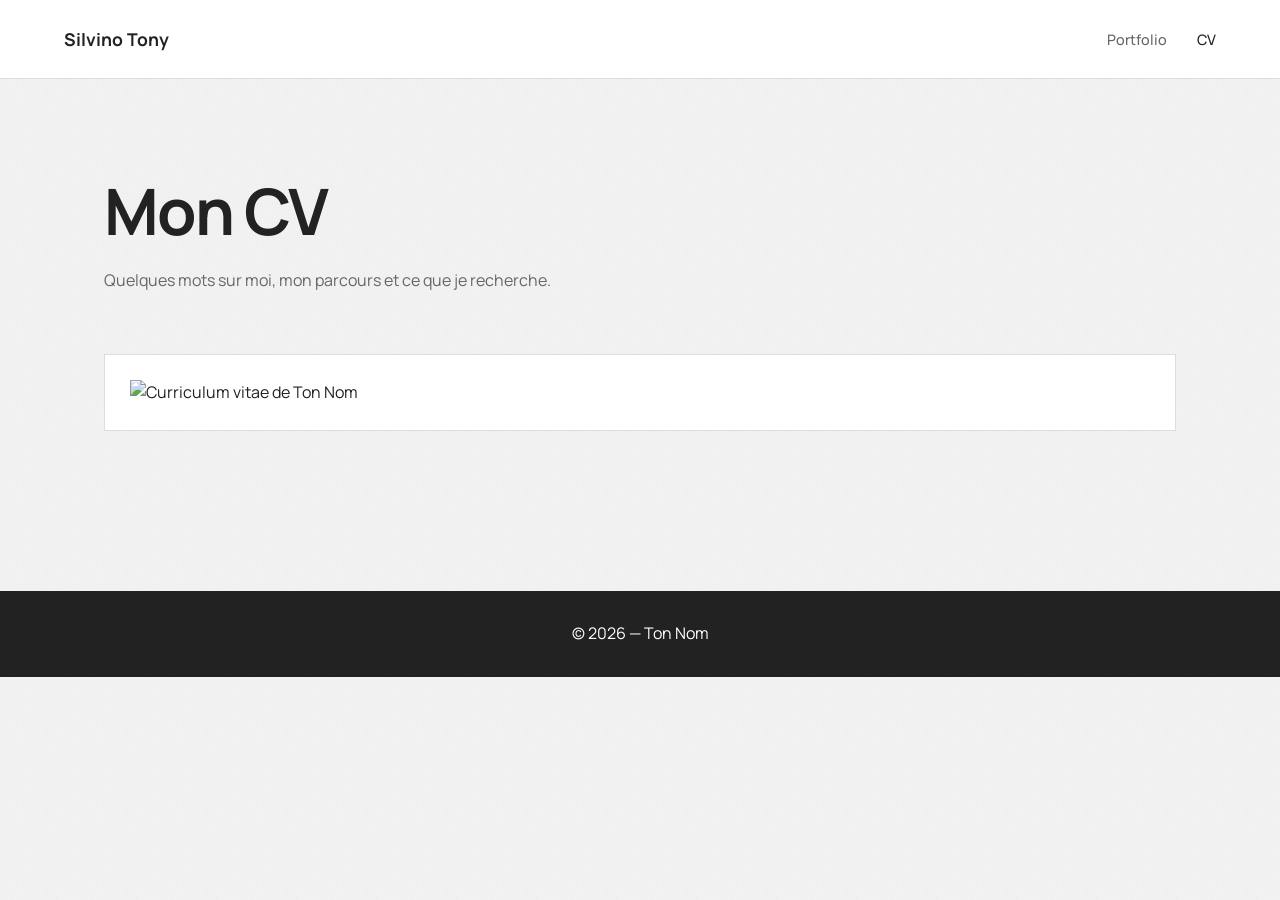
==== cv.html @ f71df843 "Création du portfolio et ajout de la page CV" ====
<!DOCTYPE html>
<html lang="fr">

<head>

    <meta charset="UTF-8">

    <meta name="viewport" content="width=device-width, initial-scale=1.0">

    <title>CV — Ton Nom</title>

    <link rel="preconnect" href="https://fonts.googleapis.com">
    <link rel="preconnect" href="https://fonts.gstatic.com" crossorigin>

    <link href="https://fonts.googleapis.com/css2?family=Manrope:wght@400;500;600;700&display=swap" rel="stylesheet">

    <link rel="stylesheet" href="style.css">

</head>


<body>

    <header>

        <nav>

            <a href="index.html" class="logo">
                Silvino Tony
            </a>

            <div class="nav-links">

                <a href="index.html">
                    Portfolio
                </a>

                <a href="cv.html" class="active">
                    CV
                </a>

            </div>

        </nav>

    </header>


    <main>

        <section class="cv-intro">

            <h1>Mon CV</h1>

            <p>
                Quelques mots sur moi, mon parcours et ce que je recherche.
            </p>

        </section>


        <section class="cv-container">

            <div class="cv-image">

                <img
                    src="images/cv.png"
                    alt="Curriculum vitae de Ton Nom"
                >

            </div>

        </section>

    </main>


    <footer>

        <p>© 2026 — Ton Nom</p>

    </footer>

</body>

</html>
---- style.css ----
/* =========================
   1. RÉINITIALISATION
   ========================= */
:root {
    --background: #f5f5f5;
    --surface: #ffffff;
    --text: #222222;
    --text-light: #666666;
    --border: #dddddd;

    --accent: #c8b6ff;

    --pastel-blue: #bde0fe;
    --pastel-pink: #ffc8dd;
    --pastel-yellow: #fff1b6;

    --max-width: 1200px;

    --spacing-small: 10px;
    --spacing-medium: 20px;
    --spacing-large: 60px;

    --font-main: "Manrope", sans-serif;
}

* {
    margin: 0;
    padding: 0;
    box-sizing: border-box;
}


/* =========================
   2. STYLE GÉNÉRAL
   ========================= */

body {
    position: relative;
    z-index: 0;

    font-family: "Manrope", sans-serif;
    background-color: var(--background);
    color: var(--text);
    line-height: 1.6;
}

/* =========================
   TYPOGRAPHIE
   ========================= */

h1,
h2,
h3 {
    font-weight: 700;
    letter-spacing: -0.03em;
}

/* =========================
   3. NAVIGATION
   ========================= */

header {
    padding: 25px 5%;

    background-color: var(--surface);
    border-bottom: 1px solid var(--border);
}

nav {
    max-width: var(--max-width);
    margin: 0 auto;

    display: flex;
    justify-content: space-between;
    align-items: center;
}

nav a {
    color: var(--text);
    text-decoration: none;
}


/* LOGO */

.logo {
    font-size: 1.1rem;
    font-weight: 700;
}


/* LIENS */

.nav-links {
    display: flex;
    gap: 30px;
}

.nav-links a {
    font-size: 0.9rem;
    font-weight: 500;

    color: var(--text-light);

    transition: color 0.2s ease;
}


/* SURVOL */

.nav-links a:hover {
    color: var(--text);
}


/* PAGE ACTUELLE */

.nav-links .active {
    color: var(--text);
}


/* =========================
   4. PRÉSENTATION
   ========================= */

.hero {
    padding: 100px 5%;
    text-align: center;
}

.hero h1 {
    font-size: clamp(2.5rem, 5vw, 4.5rem);
    line-height: 1;
    margin-bottom: 30px;
}

.hero p {
    max-width: 600px;
    margin: 0 auto;
}


/* =========================
   5. PORTFOLIO
   ========================= */

.portfolio {
    padding: 60px 5%;
}

.portfolio h2 {
    margin-bottom: 40px;
    text-align: center;
}


/* =========================
   6. GALERIE
   ========================= */

.gallery {
    display: flex;
    flex-direction: column;
    gap: 30px;

    max-width: var(--max-width);
    margin: 0 auto;
}


/* =========================
   7. PROJETS
   ========================= */

.project {
    display: grid;
    grid-template-columns: 1.5fr 1fr;
    gap: 40px;

    padding: 25px;

    background-color: var(--surface);
    border: 1px solid var(--border);

    transition: transform 0.3s ease, box-shadow 0.3s ease;
}

.project:hover {
    transform: translateY(-5px);

    box-shadow: 0 15px 40px rgba(0, 0, 0, 0.08);
}

.project-image {
    min-height: 300px;

    display: flex;
    justify-content: center;
    align-items: center;

    overflow: hidden;
}

.project-image img {
    width: 100%;
    height: 100%;

    object-fit: contain;
    display: block;
}
.project-info {
    display: flex;
    flex-direction: column;
    justify-content: center;
}

.project-category {
    margin-bottom: 10px;

    font-size: 0.8rem;
    text-transform: uppercase;
    letter-spacing: 0.08em;

    color: var(--text-light);
}

.project-info h3 {
    margin-bottom: 15px;

    font-size: 2rem;
}

.project-description {
    color: var(--text-light);
    max-width: 400px;
}


/* =========================
   8. FOOTER
   ========================= */

footer {
    margin-top: 80px;
    padding: 30px 5%;

    text-align: center;

    background-color: #222;
    color: white;
}


body::before {
    content: "";

    position: fixed;
    inset: 0;

    pointer-events: none;

    z-index: -1;

    opacity: 0.12;

    background-image: url("data:image/svg+xml,%3Csvg xmlns='http://www.w3.org/2000/svg' width='80' height='80'%3E%3Cfilter id='noise'%3E%3CfeTurbulence type='fractalNoise' baseFrequency='1.2' numOctaves='3' stitchTiles='stitch'/%3E%3C/filter%3E%3Crect width='100%25' height='100%25' filter='url(%23noise)'/%3E%3C/svg%3E");

    background-size: 80px 80px;
}

/* =========================
   9. RESPONSIVE
   ========================= */

@media (max-width: 768px) {

    .project {
        grid-template-columns: 1fr;
    }

    .hero h1 {
        font-size: 2.5rem;
    }

    .cv-intro {
        padding-top: 60px;
    }

    .cv-intro h1 {
        font-size: 2.5rem;
    }

    .cv-container {
        padding-bottom: 50px;
    }

    .cv-image {
        padding: 10px;
    }

}

/* =========================
   CV CSS
   ========================= */


.cv-intro {
    max-width: var(--max-width);

    margin: 0 auto;

    padding: 100px 5% 60px;
}

.cv-intro h1 {
    font-size: clamp(2.5rem, 5vw, 4.5rem);
    line-height: 1;
    margin-bottom: 25px;
}

.cv-intro p {
    max-width: 600px;

    color: var(--text-light);
}


.cv-container {
    max-width: var(--max-width);

    margin: 0 auto;

    padding: 0 5% 80px;
}


.cv-image {
    background-color: var(--surface);

    border: 1px solid var(--border);

    padding: 25px;

    overflow: hidden;
}


.cv-image img {
    width: 100%;
    height: auto;

    display: block;
}
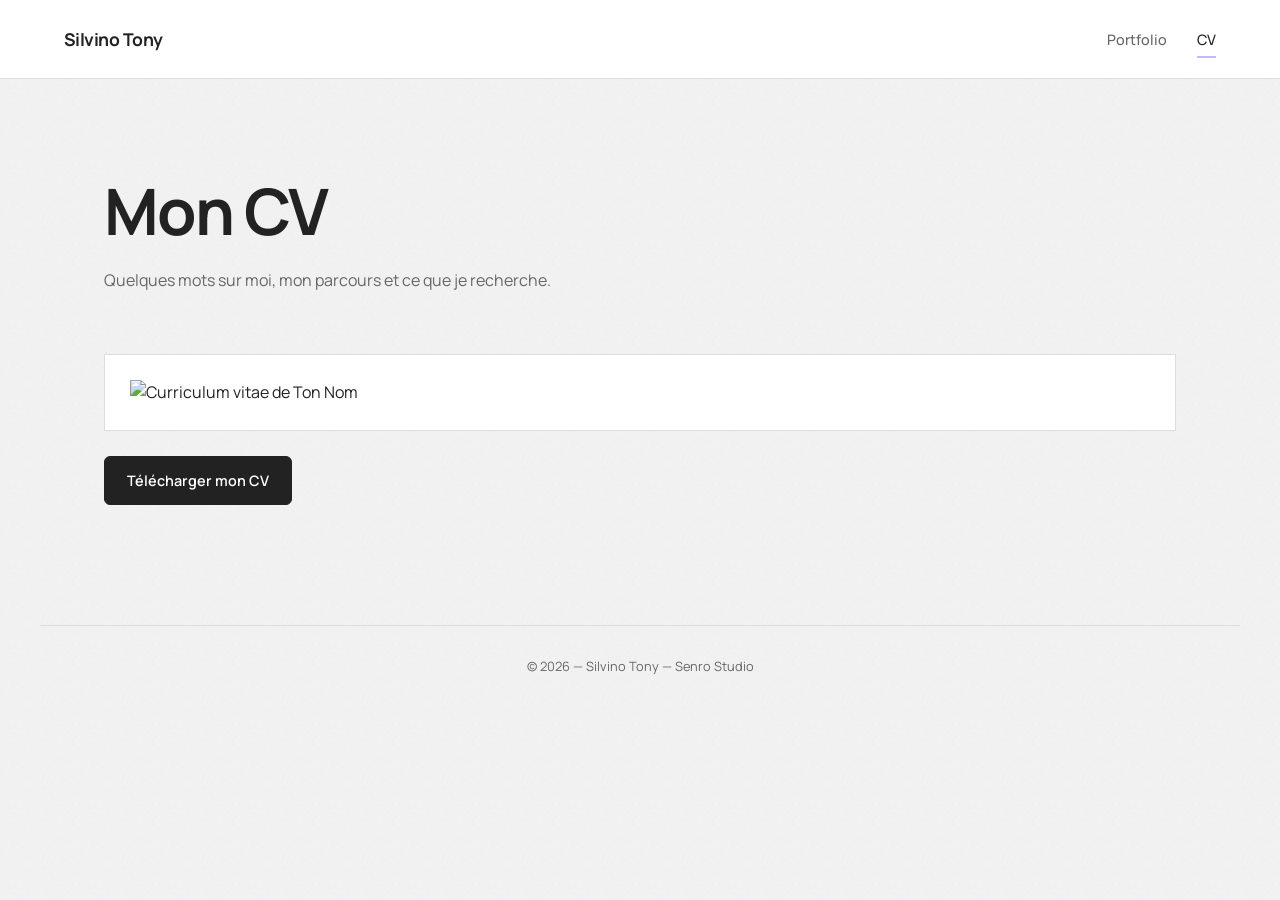
==== commit 133b7fd3: "Ajout pages projet # + suite css" ====
--- a/cv.html
+++ b/cv.html
@@ -70,15 +70,19 @@
 
             </div>
 
+            <a href="images/cv-silvino-tony.pdf"
+                class="cv-download"
+                download>
+                Télécharger mon CV
+            </a>
+
         </section>
 
     </main>
 
 
     <footer>
-
-        <p>© 2026 — Ton Nom</p>
-
+    <p>© 2026 — Silvino Tony — Senro Studio </p>
     </footer>
 
 </body>
--- a/style.css
+++ b/style.css
@@ -86,8 +86,14 @@
 .logo {
     font-size: 1.1rem;
     font-weight: 700;
-}
-
+    letter-spacing: -0.03em;
+
+    transition: opacity 0.2s ease;
+}
+
+.logo:hover {
+    opacity: 0.6;
+}
 
 /* LIENS */
 
@@ -116,23 +122,98 @@
 /* PAGE ACTUELLE */
 
 .nav-links .active {
+    position: relative;
+
     color: var(--text);
 }
 
+.nav-links .active::after {
+    content: "";
+
+    position: absolute;
+
+    left: 0;
+    right: 0;
+    bottom: -7px;
+
+    height: 2px;
+
+    background-color: var(--accent);
+}
+
 
 /* =========================
    4. PRÉSENTATION
    ========================= */
 
 .hero {
-    padding: 100px 5%;
-    text-align: center;
+    max-width: var(--max-width);
+
+    margin: 0 auto;
+
+    padding: 120px 5% 100px;
+
+    text-align: left;
 }
 
 .hero h1 {
-    font-size: clamp(2.5rem, 5vw, 4.5rem);
-    line-height: 1;
-    margin-bottom: 30px;
+    max-width: 900px;
+
+    font-size: clamp(3.5rem, 9vw, 8rem);
+    line-height: 0.9;
+
+    margin-bottom: 35px;
+}
+
+.hero-label {
+    margin-bottom: 20px;
+
+    font-size: 0.75rem;
+    font-weight: 600;
+
+    text-transform: uppercase;
+    letter-spacing: 0.12em;
+
+    color: var(--text-light);
+}
+
+.hero-description {
+    max-width: 550px;
+
+    font-size: 1.05rem;
+    line-height: 1.7;
+
+    color: var(--text-light);
+}
+
+.hero-button {
+    display: inline-block;
+
+    margin-top: 30px;
+    padding: 12px 22px;
+
+    background-color: var(--text);
+    color: var(--surface);
+
+    border: 1px solid var(--text);
+    border-radius: 6px;
+
+    font-size: 0.9rem;
+    font-weight: 600;
+
+    text-decoration: none;
+
+    transition:
+        background-color 0.2s ease,
+        color 0.2s ease,
+        transform 0.2s ease;
+}
+
+.hero-button:hover {
+    background-color: transparent;
+    color: var(--text);
+
+    transform: translateY(-2px);
 }
 
 .hero p {
@@ -146,12 +227,31 @@
    ========================= */
 
 .portfolio {
-    padding: 60px 5%;
+    max-width: var(--max-width);
+
+    margin: 0 auto;
+
+    padding: 60px 5% 100px;
 }
 
 .portfolio h2 {
     margin-bottom: 40px;
-    text-align: center;
+
+    font-size: clamp(2rem, 4vw, 3rem);
+    line-height: 1;
+}
+
+.portfolio h2::after {
+    content: "";
+
+    display: block;
+
+    width: 50px;
+    height: 3px;
+
+    margin-top: 15px;
+
+    background-color: var(--accent);
 }
 
 
@@ -176,30 +276,84 @@
 .project {
     display: grid;
     grid-template-columns: 1.5fr 1fr;
-    gap: 40px;
-
-    padding: 25px;
+    gap: 50px;
+
+    padding: 30px;
+
+    width: 100%;
+    min-width: 0;
 
     background-color: var(--surface);
     border: 1px solid var(--border);
-
-    transition: transform 0.3s ease, box-shadow 0.3s ease;
+    border-radius: 16px;
+
+    animation: project-appear 0.6s ease both;
+
+    transition:
+        transform 0.3s ease,
+        box-shadow 0.3s ease,
+        border-color 0.3s ease;
+
+    color: inherit;
+    text-decoration: none;
+    
+    @keyframes project-appear {
+    from {
+        opacity: 0;
+        transform: translateY(20px);
+    }
+
+    to {
+        opacity: 1;
+        transform: translateY(0);
+    }
+    }
+}
+
+.project:nth-child(even) {
+    grid-template-columns: 1fr 1.5fr;
+}
+
+.project:nth-child(even) .project-image {
+    order: 2;
+}
+
+.project:nth-child(even) .project-info {
+    order: 1;
+}
+
+.project:nth-child(2) {
+    animation-delay: 0.1s;
+}
+
+.project:nth-child(3) {
+    animation-delay: 0.2s;
+}
+
+.project:nth-child(4) {
+    animation-delay: 0.3s;
 }
 
 .project:hover {
-    transform: translateY(-5px);
-
-    box-shadow: 0 15px 40px rgba(0, 0, 0, 0.08);
+    transform: translateY(-4px);
+
+    box-shadow: 0 12px 30px rgba(0, 0, 0, 0.06);
+
+    border-color: var(--accent);
 }
 
 .project-image {
-    min-height: 300px;
+    min-height: 350px;
 
     display: flex;
     justify-content: center;
     align-items: center;
 
     overflow: hidden;
+
+    background-color: #f7f5f8;
+
+    border-radius: 10px;
 }
 
 .project-image img {
@@ -207,8 +361,16 @@
     height: 100%;
 
     object-fit: contain;
+
     display: block;
-}
+
+    transition: transform 0.4s ease;
+}
+
+.project:hover .project-image img {
+    transform: scale(1.02);
+}
+
 .project-info {
     display: flex;
     flex-direction: column;
@@ -216,39 +378,57 @@
 }
 
 .project-category {
-    margin-bottom: 10px;
+    margin-bottom: 12px;
+
+    font-size: 0.75rem;
+    font-weight: 600;
+
+    text-transform: uppercase;
+    letter-spacing: 0.12em;
+
+    color: var(--text-light);
+}
+
+.project-info h3 {
+    margin-bottom: 18px;
+
+    font-size: clamp(1.8rem, 3vw, 2.5rem);
+    line-height: 1.1;
+
+    transition: color 0.2s ease;
+}
+
+.project:hover .project-info h3 {
+    color: var(--accent);
+}
+
+.project-description {
+    max-width: 450px;
+
+    color: var(--text-light);
+
+    font-size: 0.95rem;
+    line-height: 1.7;
+}
+
+
+/* =========================
+   8. FOOTER
+   ========================= */
+
+footer {
+    max-width: var(--max-width);
+
+    margin: 40px auto 0;
+    padding: 30px 5%;
+
+    border-top: 1px solid var(--border);
+
+    text-align: center;
+
+    color: var(--text-light);
 
     font-size: 0.8rem;
-    text-transform: uppercase;
-    letter-spacing: 0.08em;
-
-    color: var(--text-light);
-}
-
-.project-info h3 {
-    margin-bottom: 15px;
-
-    font-size: 2rem;
-}
-
-.project-description {
-    color: var(--text-light);
-    max-width: 400px;
-}
-
-
-/* =========================
-   8. FOOTER
-   ========================= */
-
-footer {
-    margin-top: 80px;
-    padding: 30px 5%;
-
-    text-align: center;
-
-    background-color: #222;
-    color: white;
 }
 
 
@@ -277,10 +457,21 @@
 
     .project {
         grid-template-columns: 1fr;
+        padding: 20px;
+        border-radius: 12px;
+    }
+
+    .project-info {
+    min-width: 0;
+    }
+
+    .hero {
+    padding-top: 80px;
+    padding-bottom: 70px;
     }
 
     .hero h1 {
-        font-size: 2.5rem;
+    font-size: 3.5rem;
     }
 
     .cv-intro {
@@ -299,6 +490,76 @@
         padding: 10px;
     }
 
+    .project:nth-child(even) {
+    grid-template-columns: 1fr;
+    }
+
+    .project:nth-child(even) .project-image {
+    order: 1;
+    }
+
+    .project:nth-child(even) .project-info {
+    order: 2;
+    }
+
+    .project-image {
+    min-height: 250px;
+    max-height: 450px;
+    max-width: 100%;
+    }
+
+    .hero-button {
+    margin-top: 25px;
+    }
+
+    .cv-download {
+    margin-top: 20px;
+    }
+
+    @media (prefers-reduced-motion: reduce) {
+
+    *,
+    *::before,
+    *::after {
+        animation-duration: 0.01ms !important;
+        animation-iteration-count: 1 !important;
+
+        scroll-behavior: auto !important;
+
+        transition-duration: 0.01ms !important;
+    }
+
+    }
+
+    .project-header {
+    padding-top: 70px;
+    padding-bottom: 50px;
+    }
+
+    .project-header h1 {
+    font-size: 3.5rem;
+    }
+
+    .project-main-image {
+    padding: 10px;
+    margin-bottom: 50px;
+    }
+
+    .project-text {
+    grid-template-columns: 1fr;
+    gap: 40px;
+    }
+
+    .project-meta {
+    gap: 25px;
+    }
+
+    .project-gallery {
+    grid-template-columns: 1fr;
+    gap: 20px;
+
+    margin-bottom: 50px;
+    }
 }
 
 /* =========================
@@ -352,4 +613,223 @@
     height: auto;
 
     display: block;
+}
+
+.cv-download {
+    display: inline-block;
+
+    margin-top: 25px;
+    padding: 12px 22px;
+
+    background-color: var(--text);
+    color: var(--surface);
+
+    border: 1px solid var(--text);
+    border-radius: 6px;
+
+    font-size: 0.9rem;
+    font-weight: 600;
+
+    text-decoration: none;
+
+    transition:
+        background-color 0.2s ease,
+        color 0.2s ease,
+        transform 0.2s ease;
+}
+
+.cv-download:hover {
+    background-color: transparent;
+    color: var(--text);
+
+    transform: translateY(-2px);
+}
+
+/* =========================
+   PAGES PROJETS
+   ========================= */
+
+.project-header {
+    max-width: var(--max-width);
+
+    margin: 0 auto;
+
+    padding: 100px 5% 60px;
+}
+
+.project-header h1 {
+    margin-bottom: 30px;
+
+    font-size: clamp(3rem, 7vw, 6rem);
+    line-height: 0.95;
+}
+
+.project-introduction {
+    max-width: 600px;
+
+    color: var(--text-light);
+
+    font-size: 1.05rem;
+    line-height: 1.7;
+}
+
+
+.project-content {
+    max-width: var(--max-width);
+
+    margin: 0 auto;
+
+    padding: 0 5% 100px;
+}
+
+
+.project-main-image {
+    width: 100%;
+
+    margin-bottom: 70px;
+
+    padding: 30px;
+
+    background-color: var(--surface);
+    border: 1px solid var(--border);
+    border-radius: 16px;
+
+    overflow: hidden;
+}
+
+
+.project-main-image img {
+    width: 100%;
+    height: auto;
+
+    display: block;
+}
+
+
+.project-text {
+    display: grid;
+    grid-template-columns: 1fr 1fr;
+
+    gap: 80px;
+
+    max-width: 900px;
+}
+
+
+.project-text h2 {
+    margin-bottom: 20px;
+
+    font-size: 1.5rem;
+}
+
+
+.project-text p {
+    color: var(--text-light);
+
+    line-height: 1.8;
+}
+
+.back-link {
+    display: inline-block;
+
+    margin-bottom: 50px;
+
+    color: var(--text-light);
+
+    font-size: 0.85rem;
+    font-weight: 500;
+
+    text-decoration: none;
+
+    transition:
+        color 0.2s ease,
+        transform 0.2s ease;
+}
+
+.back-link:hover {
+    color: var(--text);
+
+    transform: translateX(-4px);
+}
+
+.project-tools {
+    display: flex;
+
+    flex-wrap: wrap;
+
+    gap: 10px;
+}
+
+.project-tools span {
+    padding: 7px 12px;
+
+    border: 1px solid var(--border);
+    border-radius: 6px;
+
+    background-color: var(--surface);
+
+    font-size: 0.8rem;
+    font-weight: 500;
+
+    color: var(--text-light);
+}
+
+.project-meta {
+    display: flex;
+
+    flex-wrap: wrap;
+
+    gap: 40px;
+
+    margin-top: 40px;
+    padding-top: 25px;
+
+    border-top: 1px solid var(--border);
+}
+
+.project-meta div {
+    display: flex;
+    flex-direction: column;
+
+    gap: 4px;
+}
+
+.project-meta span {
+    font-size: 0.7rem;
+    font-weight: 600;
+
+    text-transform: uppercase;
+    letter-spacing: 0.1em;
+
+    color: var(--text-light);
+}
+
+.project-meta strong {
+    font-size: 0.9rem;
+    font-weight: 600;
+}
+
+.project-gallery {
+    display: grid;
+
+    grid-template-columns: 1fr 1fr;
+
+    gap: 30px;
+
+    margin-bottom: 70px;
+}
+
+.project-gallery img {
+    width: 100%;
+    height: auto;
+
+    display: block;
+
+    border-radius: 10px;
+
+    transition: transform 0.3s ease;
+}
+
+.project-gallery img:hover {
+    transform: scale(1.01);
 }
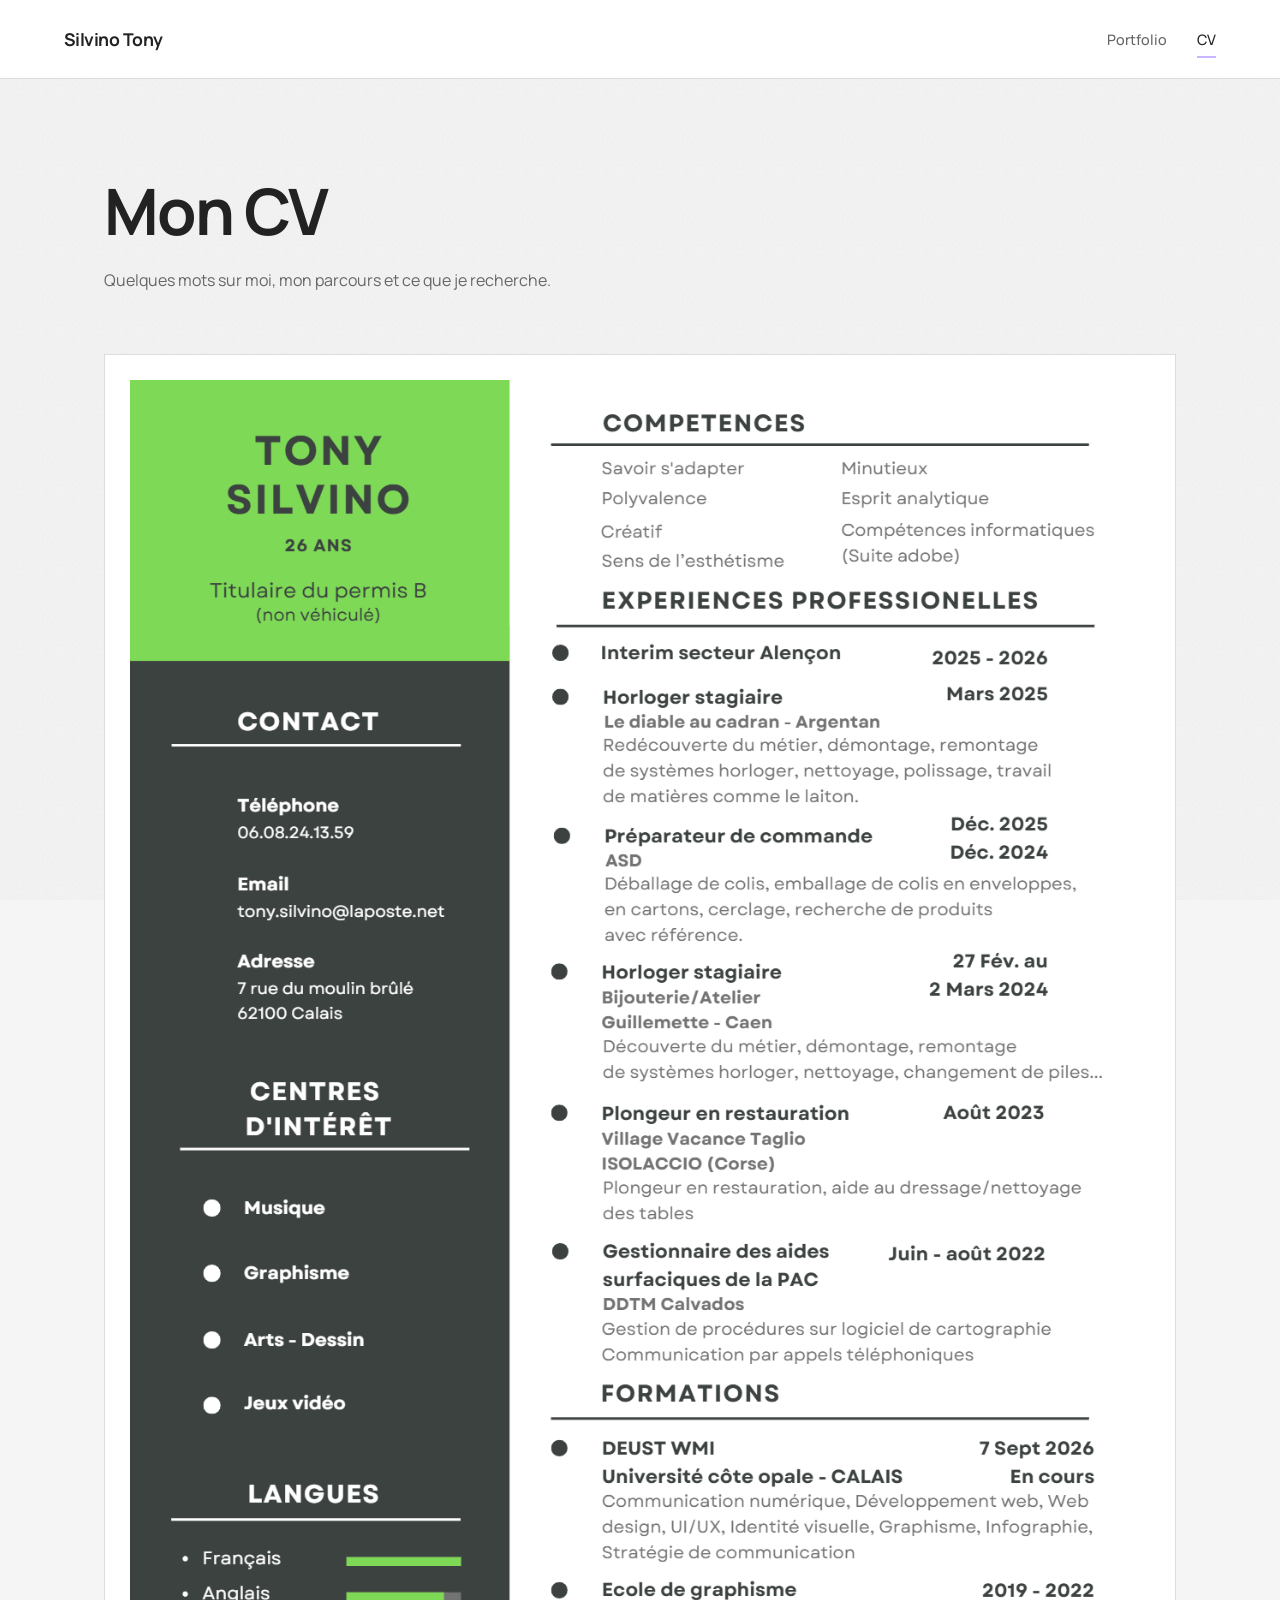
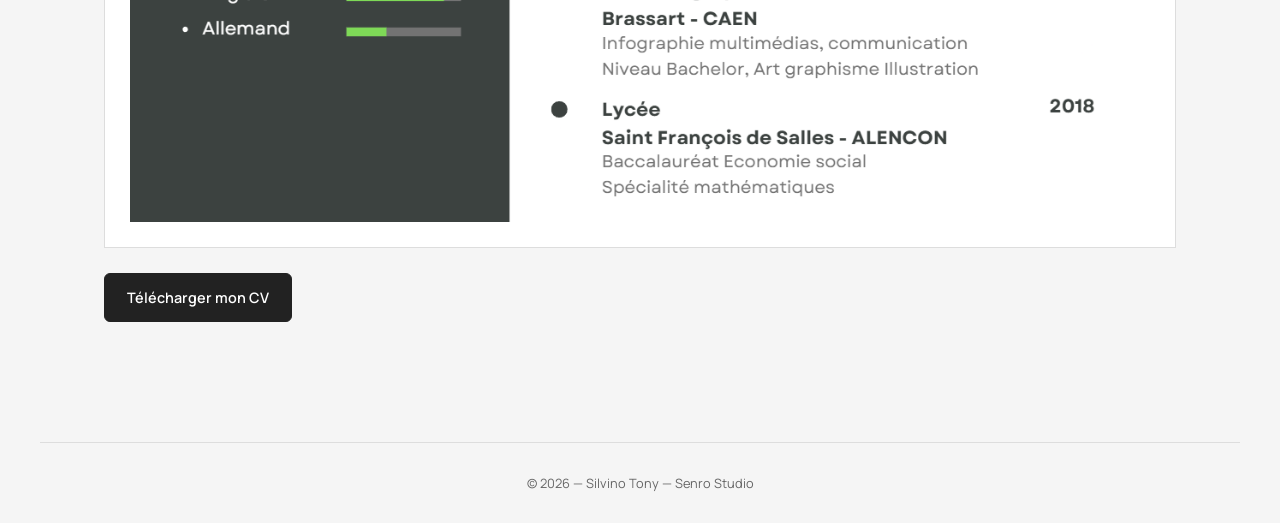
==== commit 80893258: "Ajout Png CV, nomenclature incorrecte" ====
--- a/cv.html
+++ b/cv.html
@@ -64,7 +64,7 @@
             <div class="cv-image">
 
                 <img
-                    src="images/cv.png"
+                    src="images/CV.png"
                     alt="Curriculum vitae de Ton Nom"
                 >
 
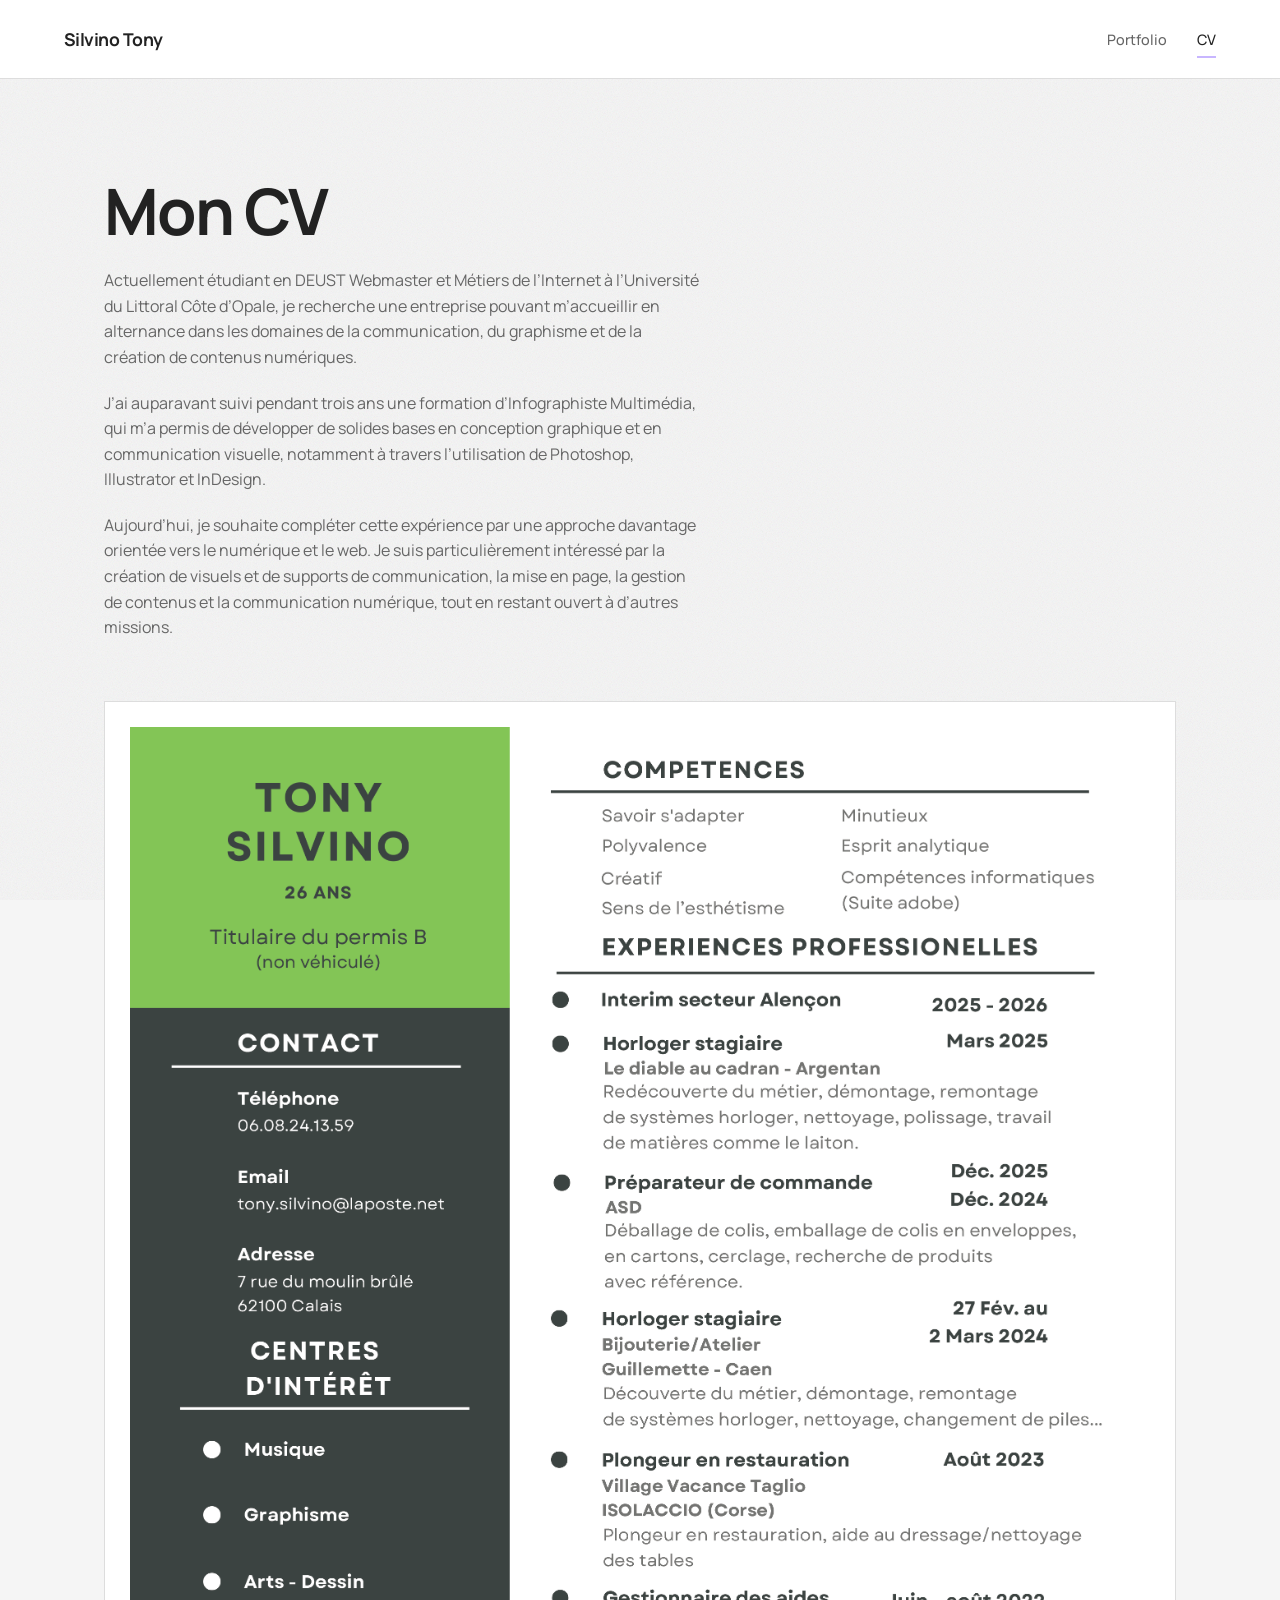
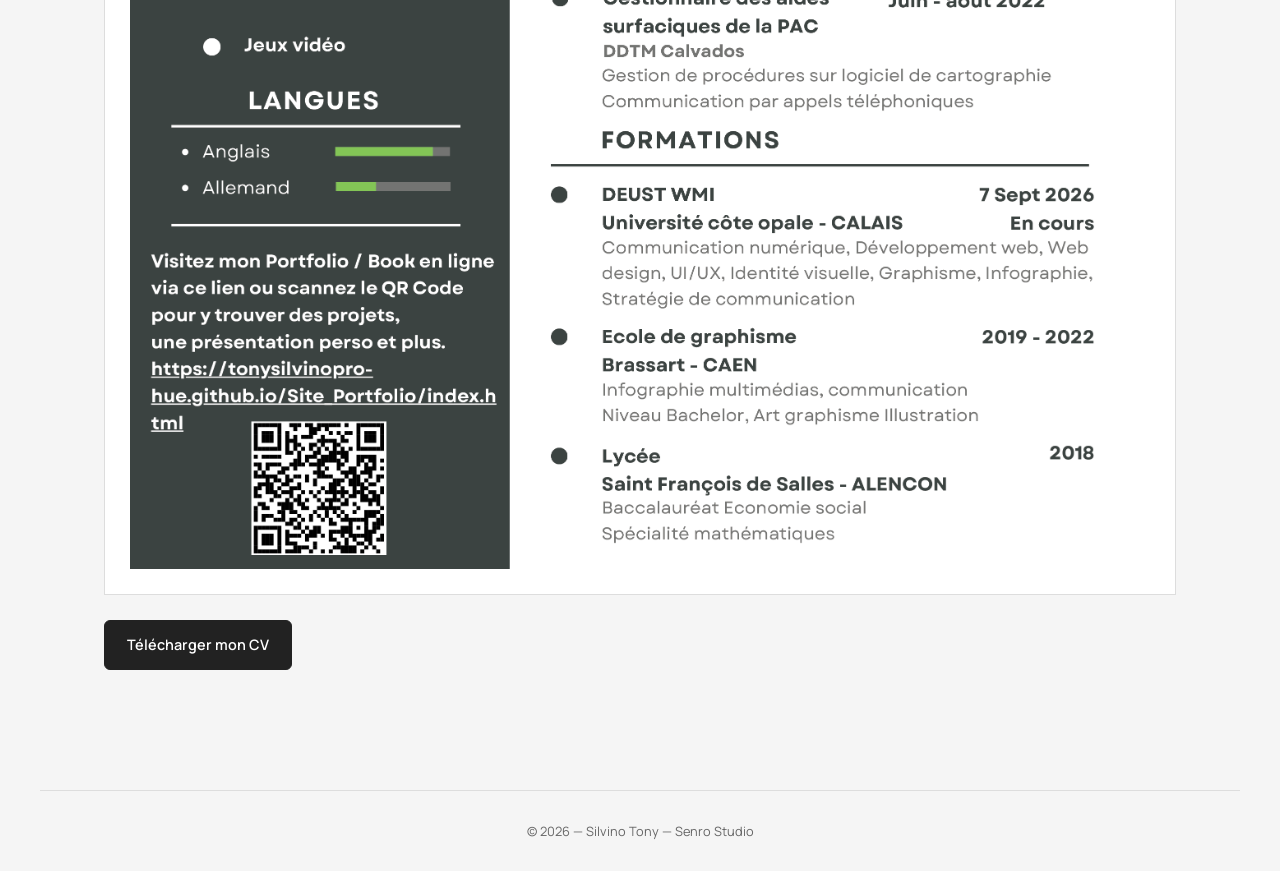
==== commit 6bd76980: "ajout contenu CV + maj" ====
--- a/cv.html
+++ b/cv.html
@@ -50,13 +50,21 @@
 
         <section class="cv-intro">
 
-            <h1>Mon CV</h1>
+    <h1>Mon CV</h1>
 
-            <p>
-                Quelques mots sur moi, mon parcours et ce que je recherche.
-            </p>
+    <p>
+        Actuellement étudiant en DEUST Webmaster et Métiers de l’Internet à l’Université du Littoral Côte d’Opale, je recherche une entreprise pouvant m’accueillir en alternance dans les domaines de la communication, du graphisme et de la création de contenus numériques.
+    </p>
 
-        </section>
+    <p>
+        J’ai auparavant suivi pendant trois ans une formation d’Infographiste Multimédia, qui m’a permis de développer de solides bases en conception graphique et en communication visuelle, notamment à travers l’utilisation de Photoshop, Illustrator et InDesign.
+    </p>
+
+    <p>
+        Aujourd’hui, je souhaite compléter cette expérience par une approche davantage orientée vers le numérique et le web. Je suis particulièrement intéressé par la création de visuels et de supports de communication, la mise en page, la gestion de contenus et la communication numérique, tout en restant ouvert à d’autres missions.
+    </p>
+
+</section>
 
 
         <section class="cv-container">
@@ -70,7 +78,7 @@
 
             </div>
 
-            <a href="images/cv-silvino-tony.pdf"
+            <a href="images/SILVINO_Tony_CV.pdf"
                 class="cv-download"
                 download>
                 Télécharger mon CV
--- a/style.css
+++ b/style.css
@@ -296,8 +296,9 @@
 
     color: inherit;
     text-decoration: none;
-    
-    @keyframes project-appear {
+}
+
+@keyframes project-appear {
     from {
         opacity: 0;
         transform: translateY(20px);
@@ -306,7 +307,6 @@
     to {
         opacity: 1;
         transform: translateY(0);
-    }
     }
 }
 
@@ -560,6 +560,67 @@
 
     margin-bottom: 50px;
     }
+
+    .document-grid {
+    grid-template-columns: 1fr;
+    }
+
+    .document-preview {
+    height: 450px;
+    }
+
+    .document-info {
+    padding: 20px;
+    }
+
+    .document-grid {
+    grid-template-columns: 1fr;
+    }
+
+    .document-preview {
+    height: auto;
+    }
+
+    .document-info {
+    padding: 20px;
+    }
+
+    .project-brandbook {
+    padding: 25px;
+    }
+
+    .brandbook-info h2 {
+    font-size: 1.7rem;
+    }
+
+    /* =========================
+   PROJET 2 — MOBILE
+   ========================= */
+
+    @media (max-width: 768px) {
+
+    /* Les 3 mockups passent sur une seule colonne */
+    .colhybrid-gallery {
+        grid-template-columns: 1fr;
+    }
+
+    /* À propos du projet + Le concept */
+    .project-text {
+        grid-template-columns: 1fr;
+        gap: 40px;
+    }
+
+    /* Charte graphique */
+    .project-pdf {
+        flex-direction: column;
+        align-items: flex-start;
+        gap: 10px;
+    }
+
+    .project-pdf .cv-download {
+        margin-top: 0;
+    }
+    }
 }
 
 /* =========================
@@ -832,4 +893,527 @@
 
 .project-gallery img:hover {
     transform: scale(1.01);
+}
+
+.project-brief {
+    max-width: 800px;
+
+    margin-bottom: 60px;
+    padding: 25px 30px;
+
+    background-color: var(--surface);
+    border-left: 3px solid var(--accent);
+
+    border-radius: 0 10px 10px 0;
+}
+
+.project-brief p:last-child {
+    color: var(--text-light);
+    line-height: 1.7;
+}
+
+.project-pdf {
+    display: flex;
+
+    justify-content: space-between;
+    align-items: center;
+
+    gap: 40px;
+
+    margin-top: 70px;
+    padding: 35px;
+
+    background-color: var(--surface);
+    border: 1px solid var(--border);
+    border-radius: 16px;
+}
+
+.project-pdf h2 {
+    margin-bottom: 10px;
+}
+
+.project-pdf p {
+    max-width: 600px;
+}
+
+.colhybrid-gallery {
+    grid-template-columns: repeat(3, 1fr);
+    gap: 20px;
+
+    margin-top: -40px;
+}
+
+.project-gallery-item {
+    background-color: var(--surface);
+    border: 1px solid var(--border);
+    border-radius: 10px;
+
+    overflow: hidden;
+}
+
+.project-gallery-item img {
+    width: 100%;
+    height: auto;
+
+    object-fit: contain;
+    display: block;
+
+    transition: transform 0.3s ease;
+}
+
+.project-gallery-item:hover img {
+    transform: scale(1.02);
+}
+
+.project-banner {
+    width: 100%;
+    margin-bottom: 30px;
+    padding: 20px;
+    background-color: var(--surface);
+    border: 1px solid var(--border);
+    border-radius: 16px;
+    overflow: hidden;
+}
+
+.project-banner img {
+    width: 100%;
+    height: auto;
+    display: block;
+}
+
+
+/* =========================
+   LIGHTBOX
+   ========================= */
+
+.lightbox {
+    position: fixed;
+    inset: 0;
+
+    z-index: 1000;
+
+    display: flex;
+    justify-content: center;
+    align-items: center;
+
+    padding: 40px;
+
+    background-color: rgba(0, 0, 0, 0.9);
+
+    opacity: 0;
+    visibility: hidden;
+
+    transition:
+        opacity 0.25s ease,
+        visibility 0.25s ease;
+}
+
+.lightbox.active {
+    opacity: 1;
+    visibility: visible;
+}
+
+.lightbox-content {
+    max-width: 95vw;
+    max-height: 90vh;
+
+    width: auto;
+    height: auto;
+
+    object-fit: contain;
+
+    border-radius: 8px;
+
+    transform: scale(0.95);
+
+    transition: transform 0.25s ease;
+}
+
+.lightbox.active .lightbox-content {
+    transform: scale(1);
+}
+
+.lightbox-close {
+    position: absolute;
+
+    top: 20px;
+    right: 30px;
+
+    background: none;
+    border: none;
+
+    color: white;
+
+    font-family: inherit;
+    font-size: 2.5rem;
+    font-weight: 300;
+
+    line-height: 1;
+
+    cursor: pointer;
+
+    transition: opacity 0.2s ease;
+}
+
+.lightbox-close:hover {
+    opacity: 0.6;
+}
+
+.lightbox-image {
+    cursor: zoom-in;
+}
+
+/* Bibliothèque d'affiches */
+
+.poster-library {
+    position: relative;
+    display: flex;
+    align-items: center;
+    justify-content: center;
+    width: 100%;
+    min-height: 550px;
+    margin-bottom: 70px;
+    overflow: hidden;
+}
+
+.poster-carousel {
+    position: relative;
+    display: flex;
+    align-items: center;
+    justify-content: center;
+    width: 100%;
+    height: 500px;
+    perspective: 1200px;
+}
+
+.poster {
+    position: absolute;
+    width: 280px;
+    height: 400px;
+    background-color: var(--surface);
+    border: 1px solid var(--border);
+    border-radius: 10px;
+    overflow: hidden;
+    box-shadow: 0 15px 35px rgba(0, 0, 0, 0.08);
+    transition:
+        transform 0.5s ease,
+        opacity 0.5s ease,
+        z-index 0.5s ease;
+}
+
+.poster img {
+    width: 100%;
+    height: 100%;
+    object-fit: contain;
+    display: block;
+}
+
+/* Affiche centrale */
+
+.poster-center {
+    transform: translateX(0) scale(1);
+    z-index: 3;
+    opacity: 1;
+}
+
+/* Affiche de gauche */
+
+.poster-left {
+    transform: translateX(-260px) scale(0.82) rotateY(12deg);
+    z-index: 2;
+    opacity: 0.65;
+}
+
+/* Affiche de droite */
+
+.poster-right {
+    transform: translateX(260px) scale(0.82) rotateY(-12deg);
+    z-index: 2;
+    opacity: 0.65;
+}
+
+/* Affiches supplémentaires */
+
+.poster-hidden {
+    transform: translateX(500px) scale(0.7);
+    z-index: 1;
+    opacity: 0;
+}
+
+/* Boutons */
+
+.poster-arrow {
+    position: absolute;
+    top: 50%;
+    z-index: 10;
+    display: flex;
+    align-items: center;
+    justify-content: center;
+    width: 45px;
+    height: 45px;
+    border: 1px solid var(--border);
+    border-radius: 50%;
+    background-color: var(--surface);
+    color: var(--text);
+    font-family: inherit;
+    font-size: 1.2rem;
+    cursor: pointer;
+    transform: translateY(-50%);
+    transition:
+        background-color 0.2s ease,
+        color 0.2s ease,
+        transform 0.2s ease;
+}
+
+.poster-arrow:hover {
+    background-color: var(--text);
+    color: var(--surface);
+    transform: translateY(-50%) scale(1.05);
+}
+
+.poster-arrow-left {
+    left: 20px;
+}
+
+.poster-arrow-right {
+    right: 20px;
+}
+
+/* Informations sous la bibliothèque */
+
+.poster-info {
+    max-width: 700px;
+    margin: 0 auto;
+    padding-top: 10px;
+}
+
+.poster-info h2 {
+    margin-bottom: 15px;
+    font-size: clamp(1.8rem, 3vw, 2.5rem);
+}
+
+.poster-info p:last-child {
+    color: var(--text-light);
+    line-height: 1.7;
+}
+
+/* Navigation du lightbox */
+
+.lightbox-arrow {
+    position: absolute;
+    top: 50%;
+    z-index: 1001;
+    display: flex;
+    align-items: center;
+    justify-content: center;
+    width: 50px;
+    height: 50px;
+    border: 1px solid rgba(255, 255, 255, 0.25);
+    border-radius: 50%;
+    background-color: rgba(255, 255, 255, 0.08);
+    color: white;
+    font-family: inherit;
+    font-size: 1.4rem;
+    cursor: pointer;
+    transform: translateY(-50%);
+    transition:
+        background-color 0.2s ease,
+        transform 0.2s ease;
+}
+
+.lightbox-arrow:hover {
+    background-color: rgba(255, 255, 255, 0.18);
+    transform: translateY(-50%) scale(1.05);
+}
+
+.lightbox-arrow-left {
+    left: 30px;
+}
+
+.lightbox-arrow-right {
+    right: 30px;
+}
+
+.lightbox-counter {
+    position: absolute;
+    bottom: 25px;
+    left: 50%;
+    z-index: 1001;
+    color: white;
+    font-size: 0.8rem;
+    font-weight: 500;
+    letter-spacing: 0.08em;
+    transform: translateX(-50%);
+}
+
+/* =========================
+   DOCUMENTS PROJET
+   ========================= */
+
+.project-documents {
+    margin-top: 90px;
+}
+
+.project-documents > h2 {
+    margin-bottom: 35px;
+    font-size: clamp(2rem, 4vw, 3rem);
+    line-height: 1;
+}
+
+.document-grid {
+    display: grid;
+    grid-template-columns: 1fr 1fr;
+    gap: 30px;
+    align-items: start;
+}
+
+.document-card {
+    display: flex;
+    flex-direction: column;
+    min-width: 0;
+    background-color: var(--surface);
+    border: 1px solid var(--border);
+    border-radius: 16px;
+    overflow: hidden;
+    color: inherit;
+    text-decoration: none;
+    transition:
+        transform 0.3s ease,
+        box-shadow 0.3s ease,
+        border-color 0.3s ease;
+}
+
+.document-card:hover {
+    transform: translateY(-4px);
+    box-shadow: 0 12px 30px rgba(0, 0, 0, 0.06);
+    border-color: var(--accent);
+}
+
+.document-preview {
+    width: 100%;
+    overflow: hidden;
+    background-color: #f7f5f8;
+    border-bottom: 1px solid var(--border);
+}
+
+.document-preview img {
+    width: 100%;
+    height: auto;
+    display: block;
+}
+
+.document-info {
+    padding: 25px 30px 30px;
+}
+
+.document-info .project-category {
+    margin-bottom: 10px;
+}
+
+.document-info h3 {
+    margin-bottom: 12px;
+    font-size: 1.5rem;
+    line-height: 1.2;
+}
+
+.document-info p:last-child {
+    color: var(--text-light);
+    font-size: 0.9rem;
+    line-height: 1.7;
+}
+
+.project-brandbook {
+    margin-top: 50px;
+    padding: 35px;
+    background-color: var(--surface);
+    border: 1px solid var(--border);
+    border-radius: 16px;
+}
+
+.brandbook-info {
+    max-width: 700px;
+}
+
+.brandbook-info h2 {
+    margin-bottom: 15px;
+    font-size: 2rem;
+}
+
+.brandbook-info p:not(.project-category) {
+    margin-bottom: 25px;
+    color: var(--text-light);
+    line-height: 1.7;
+}
+
+.project-featured-image {
+    width: 100%;
+    margin-bottom: 90px;
+    padding: 40px;
+    background-color: var(--surface);
+    border: 1px solid var(--border);
+    border-radius: 16px;
+    overflow: hidden;
+}
+
+.project-featured-image img {
+    width: 100%;
+    height: auto;
+    display: block;
+}
+
+.document-card {
+    align-self: start;
+}
+
+.project-4-double-page {
+    grid-column: 1 / -1;
+}
+
+.project-5-cover {
+    grid-column: 1 / -1;
+    width: 60%;
+    justify-self: center;
+}
+
+.project-5-double-page {
+    grid-column: 1 / -1;
+}
+
+
+
+/* Correction hauteur des mockups */
+.colhybrid-gallery {
+    align-items: start;
+}
+
+.colhybrid-gallery .project-gallery-item {
+    align-self: start;
+}
+
+/* Centrer le 3e mockup */
+.colhybrid-gallery .project-gallery-item:nth-child(3) {
+    justify-self: center;
+}
+
+/* PROJET 2 — À PROPOS + CONCEPT MOBILE */
+
+@media (max-width: 768px) {
+    .project-text {
+        display: grid;
+        grid-template-columns: 1fr !important;
+        gap: 40px;
+        margin-bottom: 40px;
+    }
+}
+
+/* PROJET 3 — SUPPORTS DE COMMUNICATION MOBILE */
+
+@media (max-width: 768px) {
+    .document-grid {
+        grid-template-columns: 1fr;
+    }
+}
+
+.cv-intro p + p {
+    margin-top: 20px;
 }
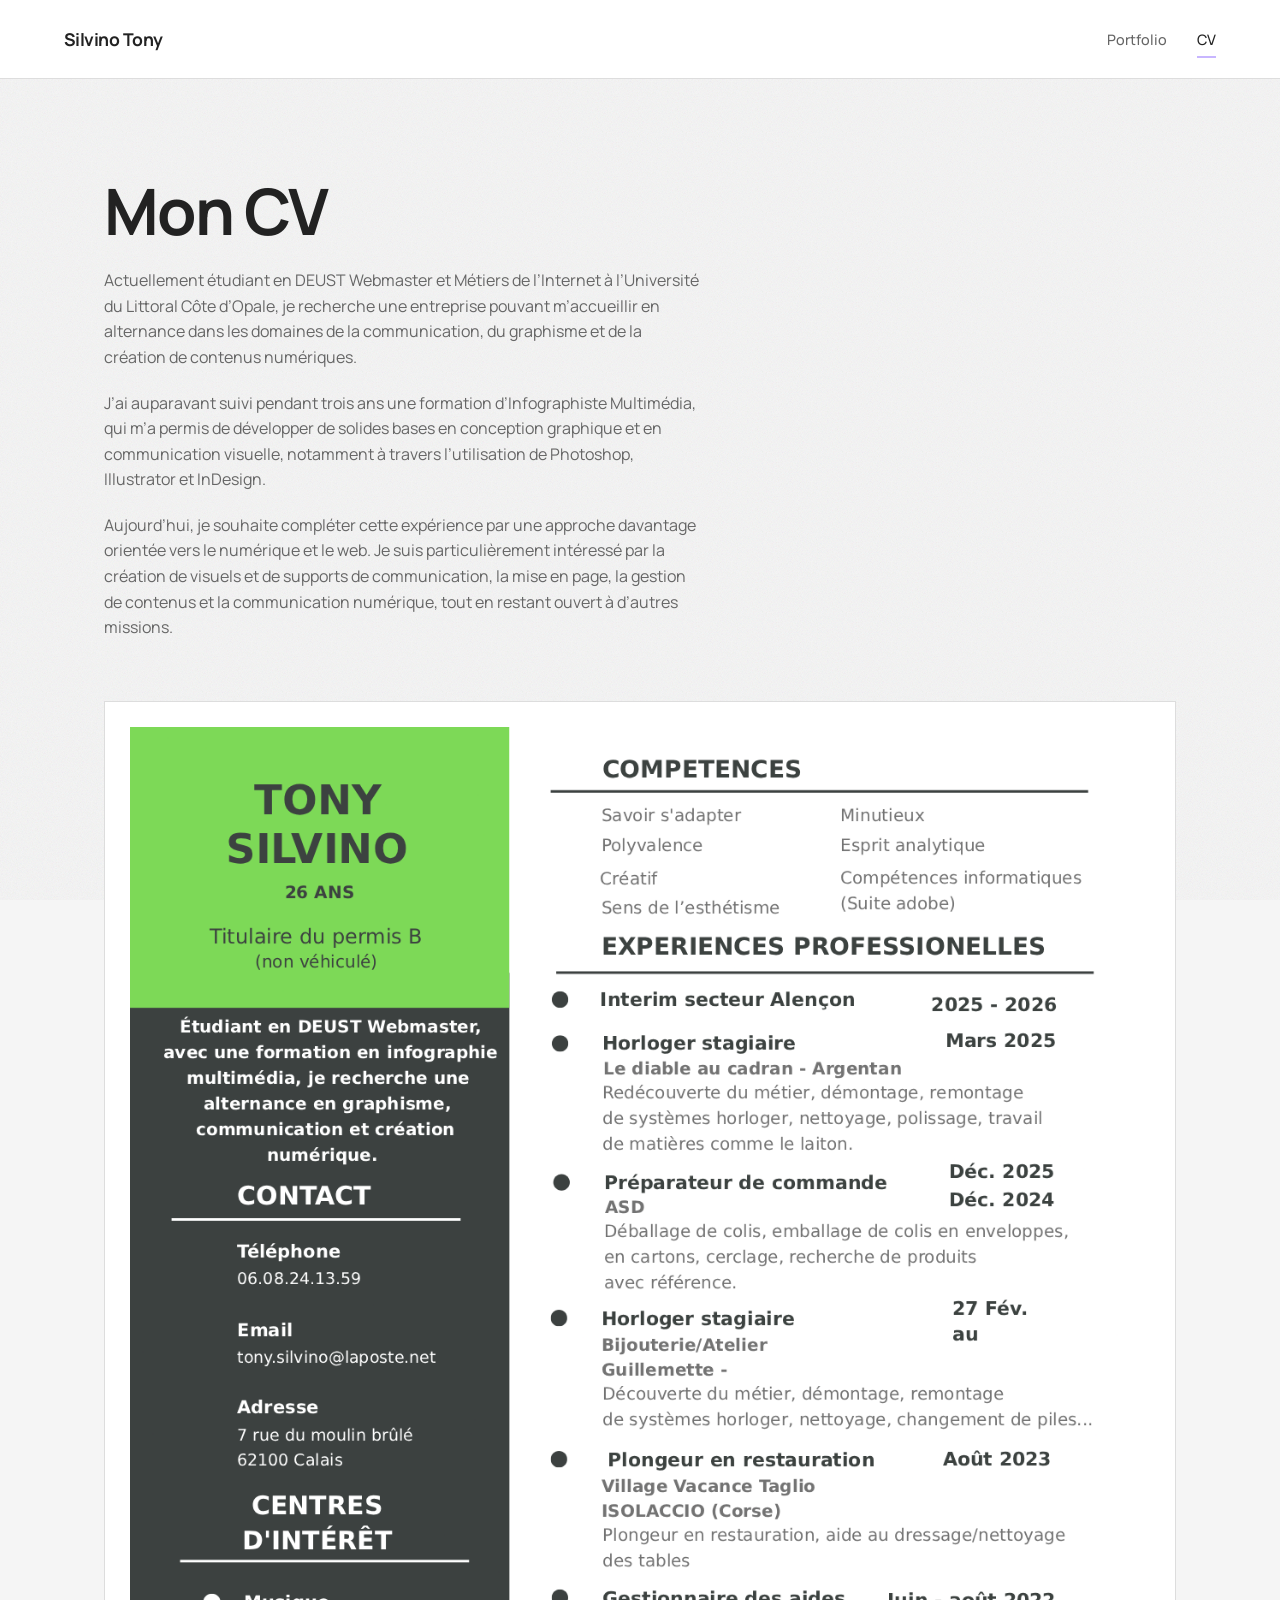
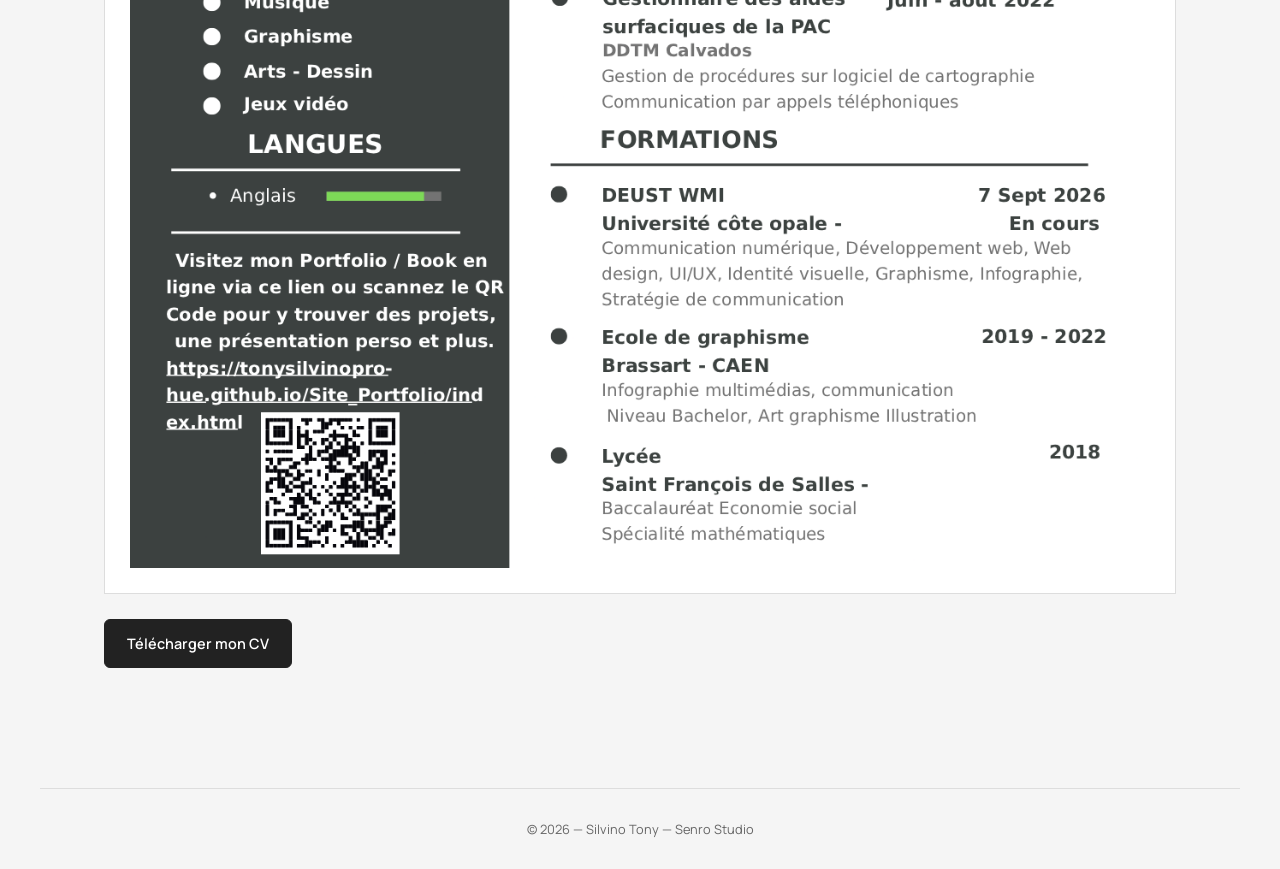
==== commit 037532c9: "ajout lightbox séparée + pdf viewer ; MAJ de tous les projets ; ajout pages projet 7 et 8" ====
--- a/cv.html
+++ b/cv.html
@@ -7,7 +7,7 @@
 
     <meta name="viewport" content="width=device-width, initial-scale=1.0">
 
-    <title>CV — Ton Nom</title>
+    <title>CV — Silvino Tony</title>
 
     <link rel="preconnect" href="https://fonts.googleapis.com">
     <link rel="preconnect" href="https://fonts.gstatic.com" crossorigin>
@@ -73,7 +73,8 @@
 
                 <img
                     src="images/CV.png"
-                    alt="Curriculum vitae de Ton Nom"
+                    alt="Curriculum vitae de Silvino Tony"
+                    class="cv-lightbox-trigger"
                 >
 
             </div>
@@ -90,9 +91,45 @@
 
 
     <footer>
-    <p>© 2026 — Silvino Tony — Senro Studio </p>
+        <p>© 2026 — Silvino Tony — Senro Studio</p>
     </footer>
 
+    <div class="cv-lightbox" id="cvLightbox">
+        <button class="cv-lightbox-close" id="cvLightboxClose" aria-label="Fermer">×</button>
+        <img
+            src="images/CV.png"
+            alt="Curriculum vitae de Silvino Tony"
+            class="cv-lightbox-image"
+        >
+    </div>
+
+    <script>
+        const cvTrigger = document.querySelector(".cv-lightbox-trigger");
+        const cvLightbox = document.getElementById("cvLightbox");
+        const cvLightboxClose = document.getElementById("cvLightboxClose");
+
+        if (cvTrigger && cvLightbox) {
+            cvTrigger.addEventListener("click", () => {
+                cvLightbox.classList.add("active");
+            });
+
+            cvLightboxClose.addEventListener("click", () => {
+                cvLightbox.classList.remove("active");
+            });
+
+            cvLightbox.addEventListener("click", (event) => {
+                if (event.target === cvLightbox) {
+                    cvLightbox.classList.remove("active");
+                }
+            });
+
+            document.addEventListener("keydown", (event) => {
+                if (event.key === "Escape") {
+                    cvLightbox.classList.remove("active");
+                }
+            });
+        }
+    </script>
+
 </body>
-
 </html>
--- a/style.css
+++ b/style.css
@@ -1416,4 +1416,186 @@
 
 .cv-intro p + p {
     margin-top: 20px;
+}
+
+@media (max-width: 768px) {
+    .cv-intro p + p {
+        margin-top: 20px;
+    }
+}
+
+/* LIGHTBOX DU CV */
+
+.cv-lightbox-trigger {
+    cursor: zoom-in;
+}
+
+.cv-lightbox {
+    position: fixed;
+    inset: 0;
+    z-index: 1000;
+    display: flex;
+    justify-content: center;
+    align-items: center;
+    padding: 40px;
+    background-color: rgba(0, 0, 0, 0.85);
+    opacity: 0;
+    visibility: hidden;
+    transition:
+        opacity 0.25s ease,
+        visibility 0.25s ease;
+}
+
+.cv-lightbox.active {
+    opacity: 1;
+    visibility: visible;
+}
+
+.cv-lightbox-image {
+    max-width: 95%;
+    max-height: 95vh;
+    width: auto;
+    height: auto;
+    object-fit: contain;
+}
+
+.cv-lightbox-close {
+    position: absolute;
+    top: 20px;
+    right: 30px;
+    width: 45px;
+    height: 45px;
+    border: none;
+    background: transparent;
+    color: white;
+    font-size: 2.5rem;
+    line-height: 1;
+    cursor: pointer;
+}
+
+/* LIGHTBOX DES PROJETS */
+
+.project-lightbox {
+    position: fixed;
+    inset: 0;
+    z-index: 1000;
+    display: flex;
+    justify-content: center;
+    align-items: center;
+    padding: 40px;
+    background-color: rgba(0, 0, 0, 0.85);
+    opacity: 0;
+    visibility: hidden;
+    transition:
+        opacity 0.25s ease,
+        visibility 0.25s ease;
+}
+
+.project-lightbox.active {
+    opacity: 1;
+    visibility: visible;
+}
+
+.project-lightbox-image {
+    max-width: 95%;
+    max-height: 95vh;
+    width: auto;
+    height: auto;
+    object-fit: contain;
+}
+
+.project-lightbox-close {
+    position: absolute;
+    top: 20px;
+    right: 30px;
+    width: 45px;
+    height: 45px;
+    border: none;
+    background: transparent;
+    color: white;
+    font-size: 2.5rem;
+    line-height: 1;
+    cursor: pointer;
+}
+
+/* ===== Projet 7 : paragraphe d'intro du portfolio ===== */
+.portfolio-intro {
+    max-width: none;
+    margin: 0 0 40px;
+}
+
+/* ===== Visionneuse de portfolio (pages en PNG) ===== */
+.pdf-viewer {
+    margin-bottom: 48px;
+}
+
+.pdf-viewer-stage {
+    display: flex;
+    align-items: center;
+    justify-content: center;
+    gap: 16px;
+}
+
+.pdf-viewer-page {
+    display: block;
+    flex: 1;
+    min-width: 0;
+    max-width: 900px;
+    max-height: 70vh;
+    object-fit: contain;
+    border-radius: 8px;
+    cursor: zoom-in;
+}
+
+.pdf-viewer-arrow {
+    flex-shrink: 0;
+    width: 48px;
+    height: 48px;
+    border: 1px solid rgba(128, 128, 128, 0.4);
+    border-radius: 50%;
+    background: transparent;
+    color: inherit;
+    font-size: 1.2rem;
+    cursor: pointer;
+    transition: background 0.2s ease;
+}
+
+.pdf-viewer-arrow:hover {
+    background: rgba(128, 128, 128, 0.2);
+}
+
+.pdf-viewer-counter {
+    margin-top: 16px;
+    text-align: center;
+    font-size: 0.9rem;
+    opacity: 0.7;
+}
+
+@media (max-width: 600px) {
+    .pdf-viewer-arrow {
+        width: 38px;
+        height: 38px;
+    }
+}
+
+/* ===== Projet 8 : recto / verso côte à côte ===== */
+.flyer-pair {
+    display: grid;
+    grid-template-columns: repeat(2, 1fr);
+    gap: 24px;
+    margin-bottom: 48px;
+}
+
+.flyer-pair img {
+    display: block;
+    width: 100%;
+    height: auto;
+    border-radius: 8px;
+    cursor: zoom-in;
+}
+
+@media (max-width: 600px) {
+    .flyer-pair {
+        grid-template-columns: 1fr;
+    }
 }
